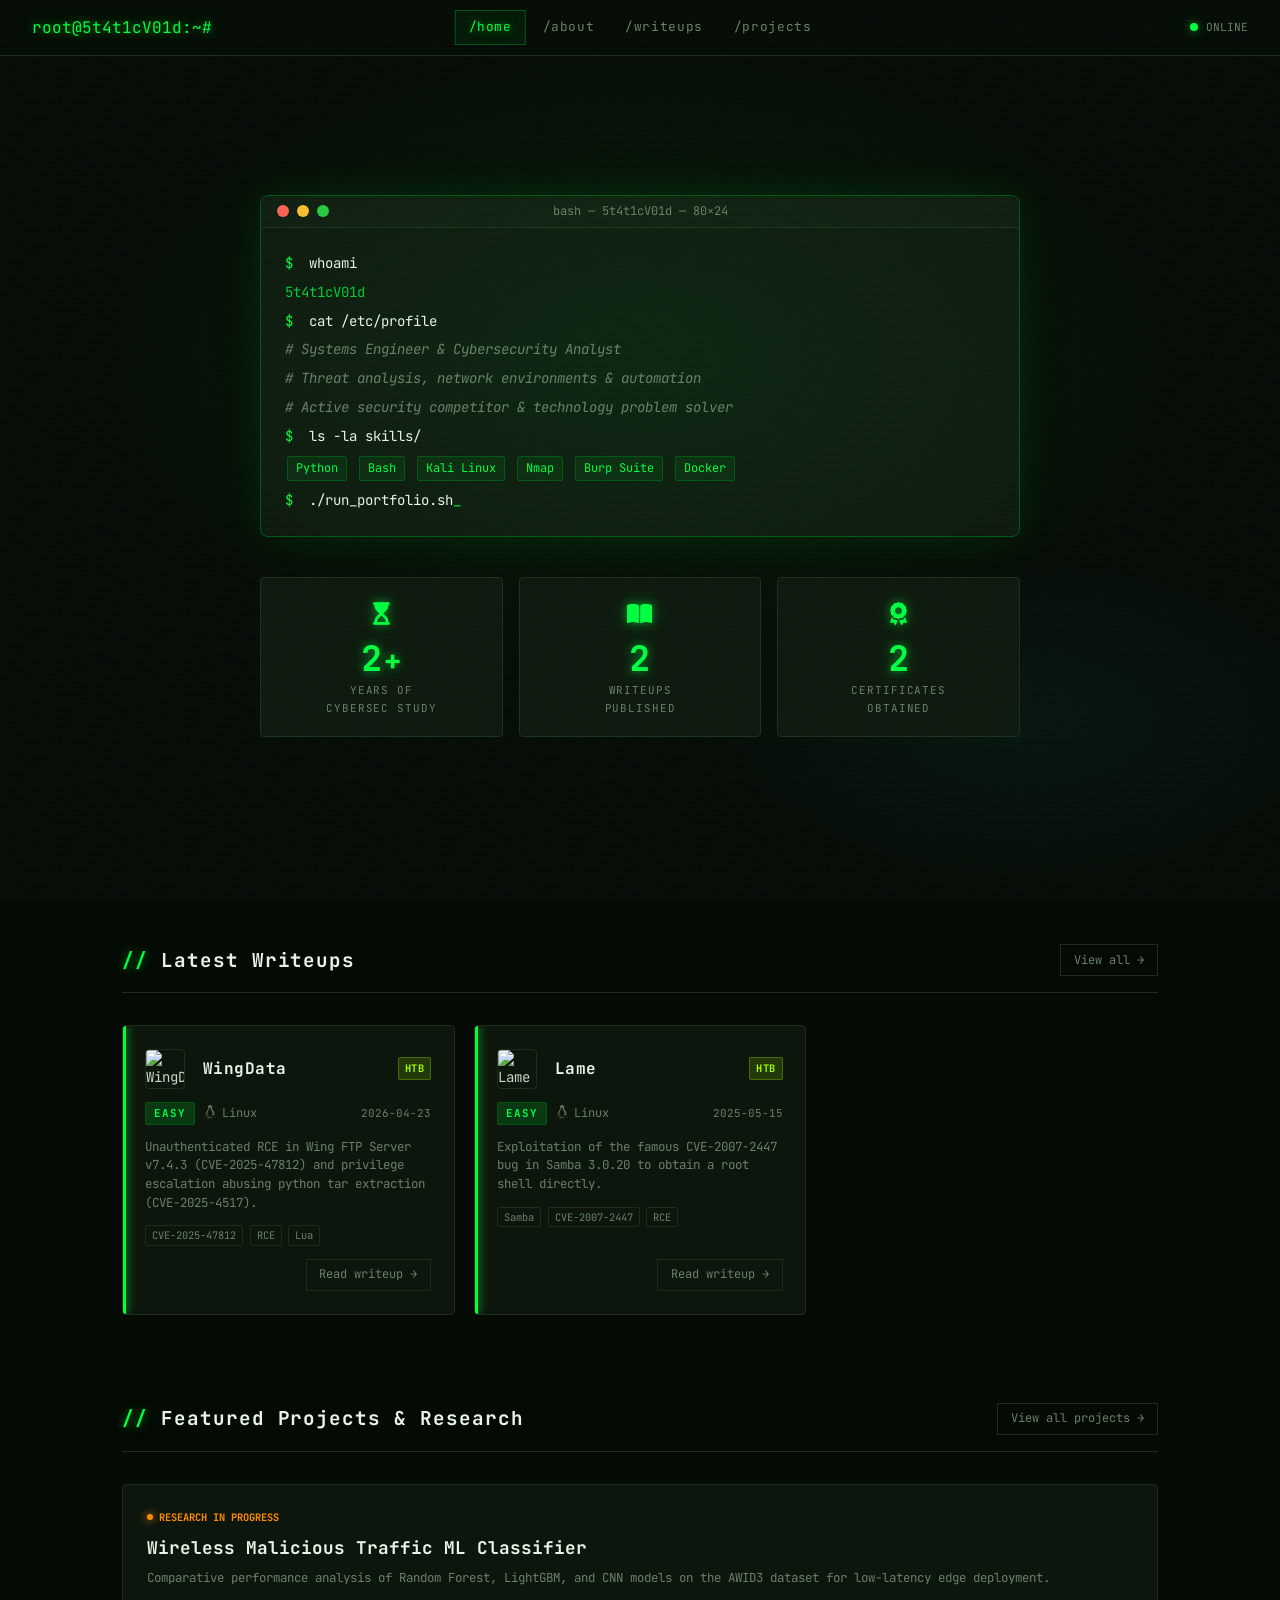
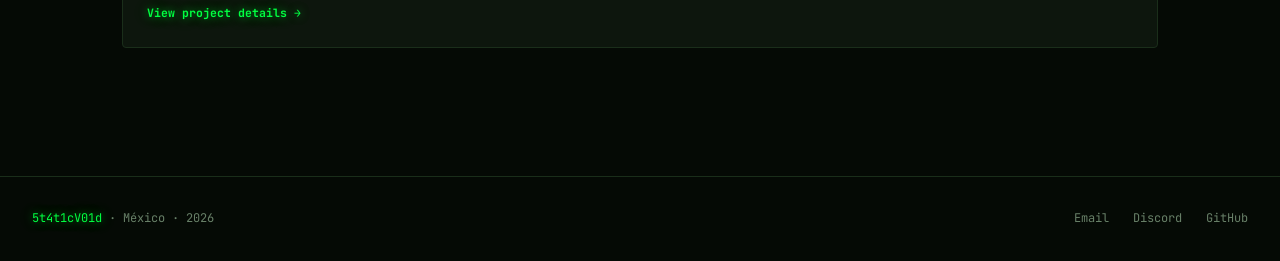
==== index.html @ 85acd21a "feat: initial commit - cyberpunk developer portfolio setup" ====
<!DOCTYPE html>
<html lang="en">

<head>
  <meta charset="UTF-8" />
  <meta name="viewport" content="width=device-width, initial-scale=1.0" />
  <title>5t4t1cV01d // HTB Portfolio</title>
  <link rel="icon" type="image/png" href="assets/icon/favicon.png">
  <link rel="preconnect" href="https://fonts.googleapis.com">
  <link rel="preconnect" href="https://fonts.gstatic.com" crossorigin>
  <link
    href="https://fonts.googleapis.com/css2?family=JetBrains+Mono:ital,wght@0,100..800;1,100..800&family=Share+Tech+Mono&display=swap"
    rel="stylesheet">
  <link rel="stylesheet" href="https://cdnjs.cloudflare.com/ajax/libs/font-awesome/6.5.1/css/all.min.css"
    integrity="sha512-DTOQO9RWCH3ppGqcWaEA1BIZOC6xxalwEsw9c2QQeAIftl+Vegovlnee1c9QX4TctnWMn13TZye+giMm8e2LwA=="
    crossorigin="anonymous" referrerpolicy="no-referrer" />
  <link rel="stylesheet" href="assets/css/style.css" />
  <script src="assets/js/components.js" defer></script>
</head>

<body>

  <!-- NAVBAR -->
  <div id="navbar-placeholder" data-active="/home"></div>

  <!-- HERO -->
  <section class="hero">
    <div class="hero-terminal">
      <div class="terminal-bar">
        <span class="t-btn red"></span>
        <span class="t-btn yellow"></span>
        <span class="t-btn green"></span>
        <span class="t-title">bash — 5t4t1cV01d — 80×24</span>
      </div>
      <div class="terminal-body">
        <div class="t-line" style="--delay:0.2s"><span class="t-prompt">$</span> <span class="t-cmd">whoami</span></div>
        <div class="t-line" style="--delay:0.6s"><span class="t-output">5t4t1cV01d</span></div>
        <div class="t-line" style="--delay:1.0s"><span class="t-prompt">$</span> <span class="t-cmd">cat /etc/profile</span></div>
        <div class="t-line" style="--delay:1.4s"><span class="t-comment"># Systems Engineer & Cybersecurity Analyst</span></div>
        <div class="t-line" style="--delay:1.8s"><span class="t-comment"># Threat analysis, network environments & automation</span></div>
        <div class="t-line" style="--delay:2.2s"><span class="t-comment"># Active security competitor & technology problem solver</span></div>
        <div class="t-line" style="--delay:2.6s"><span class="t-prompt">$</span> <span class="t-cmd">ls -la
            skills/</span></div>
        <div class="t-line" style="--delay:3.0s"><span class="t-output skill-tag">Python</span> <span
            class="t-output skill-tag">Bash</span> <span class="t-output skill-tag">Kali Linux</span> <span
            class="t-output skill-tag">Nmap</span> <span class="t-output skill-tag">Burp Suite</span> <span
            class="t-output skill-tag">Docker</span></div>
        <div class="t-line" style="--delay:3.4s"><span class="t-prompt">$</span> <span
            class="t-cmd">./run_portfolio.sh<span class="cursor-blink">_</span></span></div>
      </div>
    </div>

    <div class="hero-stats">
      <div class="stat-card glow-card">
        <div class="stat-icon"><i class="fa-solid fa-hourglass-start"></i></div>
        <div class="stat-num-container"
          style="display: flex; justify-content: center; align-items: baseline; gap: 2px;">
          <span class="stat-num" data-count="2">0</span>
          <span
            style="font-size: 1.8rem; font-weight: 700; color: var(--green); text-shadow: var(--glow-g); line-height: 1;">+</span>
        </div>
        <div class="stat-label">Years of<br>Cybersec Study</div>
      </div>
      <div class="stat-card glow-card">
        <div class="stat-icon"><i class="fa-solid fa-book-open"></i></div>
        <div class="stat-num" id="writeups-count" data-count="2">0</div>
        <div class="stat-label">Writeups<br>Published</div>
      </div>
      <div class="stat-card glow-card">
        <div class="stat-icon"><i class="fa-solid fa-award"></i></div>
        <div class="stat-num" data-count="2">0</div>
        <div class="stat-label">Certificates<br>Obtained</div>
      </div>
    </div>
  </section>

  <!-- LATEST WRITEUPS PREVIEW -->
  <section class="section latest-writeups">
    <div class="section-header">
      <h2><span class="accent">//</span> Latest Writeups</h2>
      <a href="pages/writeups.html" class="btn-ghost">View all →</a>
    </div>
    <div class="writeups-grid" id="homeWriteups">
      <!-- Filled by JS -->
    </div>
  </section>

  <!-- PROJECTS & RESEARCH PREVIEW -->
  <section class="section projects-preview">
    <div class="section-header">
      <h2><span class="accent">//</span> Featured Projects & Research</h2>
      <a href="pages/projects.html" class="btn-ghost">View all projects →</a>
    </div>
    <div class="projects-preview-grid">
      <!-- Spotlight Thesis Card -->
      <div class="thesis-preview-card glow-card" onclick="window.location.href='pages/projects.html'"
        style="cursor: pointer;">
        <div class="preview-status in-progress">
          <span class="status-indicator-dot"></span>
          <span>RESEARCH IN PROGRESS</span>
        </div>
        <h3>Wireless Malicious Traffic ML Classifier</h3>
        <p>Comparative performance analysis of Random Forest, LightGBM, and CNN models on the AWID3 dataset for
          low-latency edge deployment.</p>
        <span class="view-details-link">View project details →</span>
      </div>
    </div>
  </section>

  <!-- FOOTER -->
  <div id="footer-placeholder"></div>

  <script src="assets/js/writeups-data.js"></script>
  <script src="assets/js/main.js"></script>
</body>

</html>
---- assets/css/style.css ----
/* ================================================
   5t4t1cV01d Portfolio — Cyberpunk Hacker Theme
   ================================================ */

:root {
  --bg: #050a05;
  --bg2: #0a110a;
  --bg3: #0f1a0f;
  --surface: #0d160d;
  --border: #1a2e1a;
  --green: #00ff41;
  --green-dim: #00cc33;
  --green-mute: #005514;
  --cyan: #00ffff;
  --cyan-dim: #00cccc;
  --red: #ff2d2d;
  --orange: #ff8c00;
  --yellow: #ffe600;
  --text: #c8d8c8;
  --text-dim: #688068;
  --text-bright: #e8f4e8;
  --font-mono: 'JetBrains Mono', 'Share Tech Mono', 'Courier New', monospace;
  --glow-g: 0 0 8px #00ff4180, 0 0 20px #00ff4140;
  --glow-c: 0 0 8px #00ffff80, 0 0 20px #00ffff40;
}

*,
*::before,
*::after {
  box-sizing: border-box;
  margin: 0;
  padding: 0;
}

html {
  scroll-behavior: smooth;
}

body {
  background: var(--bg);
  color: var(--text);
  font-family: var(--font-mono);
  font-size: 14px;
  line-height: 1.6;
  min-height: 100vh;
  overflow-x: hidden;
}

/* ── OVERLAYS ── */
.scanlines {
  pointer-events: none;
  position: fixed;
  inset: 0;
  z-index: 9999;
  background: repeating-linear-gradient(0deg,
      transparent,
      transparent 2px,
      rgba(0, 255, 65, 0.015) 2px,
      rgba(0, 255, 65, 0.015) 4px);
}

.noise {
  pointer-events: none;
  position: fixed;
  inset: 0;
  z-index: 9998;
  opacity: .04;
  background-image: url("data:image/svg+xml,%3Csvg viewBox='0 0 256 256' xmlns='http://www.w3.org/2000/svg'%3E%3Cfilter id='n'%3E%3CfeTurbulence type='fractalNoise' baseFrequency='0.9' numOctaves='4' stitchTiles='stitch'/%3E%3C/filter%3E%3Crect width='100%25' height='100%25' filter='url(%23n)'/%3E%3C/svg%3E");
  background-size: 128px 128px;
}

/* ── NAVBAR ── */
.navbar {
  position: fixed;
  top: 0;
  left: 0;
  right: 0;
  z-index: 1000;
  display: flex;
  align-items: center;
  justify-content: space-between;
  padding: 0 2rem;
  height: 56px;
  background: rgba(5, 10, 5, 0.92);
  border-bottom: 1px solid var(--border);
  backdrop-filter: blur(8px);
}

.nav-brand {
  font-size: 1rem;
  color: var(--green);
  text-shadow: var(--glow-g);
  white-space: nowrap;
}

.nav-links {
  position: absolute;
  left: 50%;
  transform: translateX(-50%);
  display: flex;
  list-style: none;
  gap: 0.2rem;
}


.nav-links a {
  display: block;
  padding: 0.4rem 0.8rem;
  color: var(--text-dim);
  text-decoration: none;
  font-size: 0.8rem;
  border: 1px solid transparent;
  transition: all 0.2s;
  letter-spacing: 0.05em;
}

.nav-links a:hover,
.nav-links a.active {
  color: var(--green);
  border-color: var(--green-mute);
  background: rgba(0, 255, 65, 0.05);
  text-shadow: var(--glow-g);
}

.nav-status {
  display: flex;
  align-items: center;
  gap: 0.5rem;
  font-size: 0.7rem;
  color: var(--text-dim);
}

.status-dot {
  width: 8px;
  height: 8px;
  border-radius: 50%;
  background: var(--green);
  box-shadow: var(--glow-g);
  animation: pulse-dot 2s infinite;
}

@keyframes pulse-dot {

  0%,
  100% {
    opacity: 1;
  }

  50% {
    opacity: 0.3;
  }
}

/* ── RESPONSIVE NAVBAR (Móviles y Tablets) ── */
@media (max-width: 768px) {
  .navbar {
    height: auto;
    flex-direction: column;
    padding: 0.8rem 1.5rem;
    gap: 0.8rem;
    align-items: flex-start;
  }

  .nav-links {
    position: static;
    transform: none;
    width: 100%;
    justify-content: center;
    flex-wrap: wrap;
    gap: 0.4rem;
  }

  .nav-status {
    position: absolute;
    top: 0.9rem;
    right: 1.5rem;
  }
}

/* ── CURSOR BLINK ── */
.cursor-blink {
  animation: blink 1s step-end infinite;
  color: var(--green);
}

@keyframes blink {

  0%,
  100% {
    opacity: 1;
  }

  50% {
    opacity: 0;
  }
}

/* ── HERO ── */
.hero {
  min-height: 100vh;
  padding: 80px 2rem 3rem;
  display: flex;
  flex-direction: column;
  align-items: center;
  justify-content: center;
  gap: 2.5rem;
  position: relative;
}

.hero::before {
  content: '';
  position: absolute;
  inset: 0;
  background:
    radial-gradient(ellipse 60% 50% at 50% 40%, rgba(0, 255, 65, 0.06) 0%, transparent 70%),
    radial-gradient(ellipse 40% 30% at 80% 80%, rgba(0, 255, 255, 0.04) 0%, transparent 60%);
  pointer-events: none;
}

/* ── TERMINAL ── */
.hero-terminal {
  width: 100%;
  max-width: 760px;
  background: var(--surface);
  border: 1px solid var(--green-mute);
  border-radius: 8px;
  box-shadow: 0 0 40px rgba(0, 255, 65, 0.08), 0 0 80px rgba(0, 255, 65, 0.04);
  overflow: hidden;
}

.terminal-bar {
  background: var(--bg3);
  padding: 0.6rem 1rem;
  display: flex;
  align-items: center;
  gap: 0.5rem;
  border-bottom: 1px solid var(--border);
}

.t-btn {
  width: 12px;
  height: 12px;
  border-radius: 50%;
}

.t-btn.red {
  background: #ff5f57;
}

.t-btn.yellow {
  background: #febc2e;
}

.t-btn.green {
  background: #28c840;
}

.t-title {
  margin-left: auto;
  margin-right: auto;
  font-size: 0.75rem;
  color: var(--text-dim);
  position: absolute;
  left: 50%;
  transform: translateX(-50%);
}

.terminal-body {
  padding: 1.5rem;
  display: flex;
  flex-direction: column;
  gap: 0.4rem;
}

.t-line {
  opacity: 0;
  animation: fadein 0.3s ease forwards;
  animation-delay: var(--delay, 0s);
}

@keyframes fadein {
  to {
    opacity: 1;
  }
}

.t-prompt {
  color: var(--green);
  margin-right: 0.5rem;
}

.t-cmd {
  color: var(--text-bright);
}

.t-output {
  color: var(--green-dim);
}

.t-comment {
  color: var(--text-dim);
  font-style: italic;
}

.skill-tag {
  display: inline-block;
  margin: 2px;
  padding: 2px 8px;
  border: 1px solid var(--green-mute);
  border-radius: 2px;
  font-size: 0.75rem;
  background: rgba(0, 255, 65, 0.07);
  color: var(--green);
}

/* ── HERO STATS ── */
.hero-stats {
  display: grid;
  grid-template-columns: repeat(3, 1fr);
  gap: 1rem;
  width: 100%;
  max-width: 760px;
}

@media (max-width: 600px) {
  .hero-stats {
    grid-template-columns: 1fr;
  }
}

/* ── GLOW CARD (Componente Reutilizable) ── */
.glow-card {
  position: relative;
  overflow: hidden;
  transition: border-color 0.3s, box-shadow 0.3s;
}

.glow-card::before {
  content: '';
  position: absolute;
  top: 0;
  left: 0;
  right: 0;
  height: 2px;
  background: var(--green);
  box-shadow: var(--glow-g);
  transform: scaleX(0);
  transition: transform 0.3s;
}

.glow-card:hover::before {
  transform: scaleX(1);
}

.glow-card:hover {
  border-color: var(--green-mute);
  box-shadow: 0 0 20px rgba(0, 255, 65, 0.08);
}

.stat-card {
  background: var(--surface);
  border: 1px solid var(--border);
  border-radius: 4px;
  padding: 1.2rem 1rem;
  text-align: center;
}

.stat-icon {
  font-size: 1.4rem;
  color: var(--green);
  text-shadow: var(--glow-g);
  margin-bottom: 0.5rem;
}

.stat-num {
  font-size: 2.2rem;
  font-weight: 700;
  color: var(--green);
  text-shadow: var(--glow-g);
  line-height: 1;
  margin-bottom: 0.4rem;
}

.stat-label {
  font-size: 0.68rem;
  color: var(--text-dim);
  text-transform: uppercase;
  letter-spacing: 0.08em;
}

/* ── SECTIONS ── */
.section {
  padding: 4rem 2rem;
  max-width: 1100px;
  margin: 0 auto;
}

.page-hero+.section {
  padding-top: 0rem;
}


.section-header {
  display: flex;
  align-items: center;
  justify-content: space-between;
  margin-bottom: 2rem;
  border-bottom: 1px solid var(--border);
  padding-bottom: 1rem;
}

.section-header h2 {
  font-size: 1.2rem;
  color: var(--text-bright);
  letter-spacing: 0.05em;
}

.latest-writeups {
  padding-top: 2.75rem;
  padding-bottom: 2.75rem;
}

.projects-preview {
  padding-top: 2.75rem;
}


.accent {
  color: var(--green);
  text-shadow: var(--glow-g);
}

/* ── BUTTONS ── */
.btn-ghost {
  color: var(--text-dim);
  text-decoration: none;
  border: 1px solid var(--border);
  padding: 0.35rem 0.8rem;
  font-size: 0.75rem;
  font-family: var(--font-mono);
  transition: all 0.2s;
}

.btn-ghost:hover {
  color: var(--green);
  border-color: var(--green-mute);
  background: rgba(0, 255, 65, 0.05);
}

.btn-primary {
  display: inline-block;
  color: var(--bg);
  background: var(--green);
  text-decoration: none;
  border: 1px solid var(--green);
  padding: 0.4rem 1rem;
  font-size: 0.78rem;
  font-family: var(--font-mono);
  font-weight: 700;
  transition: all 0.2s;
  cursor: pointer;
}

.btn-primary:hover {
  background: transparent;
  color: var(--green);
  box-shadow: var(--glow-g);
}

/* ── WRITEUPS GRID ── */
.writeups-grid {
  display: grid;
  grid-template-columns: repeat(auto-fill, minmax(280px, 1fr));
  gap: 1.2rem;
}

/* ── WRITEUP CARD ── */
.machine-card {
  background: var(--surface);
  border: 1px solid var(--border);
  border-radius: 4px;
  padding: 1.4rem;
  display: flex;
  flex-direction: column;
  gap: 0.8rem;
  transition: all 0.25s;
  position: relative;
  overflow: hidden;
  text-decoration: none;
  color: inherit;
}

.machine-card::before {
  content: '';
  position: absolute;
  left: 0;
  top: 0;
  bottom: 0;
  width: 3px;
  background: var(--diff-color, var(--green));
  box-shadow: 0 0 10px var(--diff-color, var(--green));
}

.machine-card:hover {
  border-color: var(--diff-color, var(--green-mute));
  transform: translateY(-2px);
  box-shadow: 0 8px 30px rgba(0, 0, 0, 0.4), 0 0 20px rgba(0, 255, 65, 0.06);
}

.card-top {
  display: flex;
  align-items: center;
  justify-content: space-between;
  gap: 0.5rem;
}

.machine-avatar-mini {
  width: 40px;
  height: 40px;
  border-radius: 4px;
  border: 1px solid var(--border);
  flex-shrink: 0;
}

.card-title {
  font-size: 1rem;
  font-weight: 700;
  color: var(--text-bright);
  letter-spacing: 0.03em;
}

.card-platform {
  font-size: 0.65rem;
  padding: 2px 6px;
  border-radius: 2px;
  font-weight: 700;
  letter-spacing: 0.05em;
  white-space: nowrap;
}

.plat-htb {
  background: rgba(158, 255, 0, 0.15);
  color: #9eff00;
  border: 1px solid #9eff0044;
}

.plat-thm {
  background: rgba(255, 32, 32, 0.15);
  color: #ff2020;
  border: 1px solid #ff202044;
}

.plat-docker {
  background: rgba(0, 153, 255, 0.15);
  color: #0099ff;
  border: 1px solid #0099ff44;
}

.card-meta {
  display: flex;
  gap: 0.6rem;
  align-items: center;
  flex-wrap: wrap;
}

.diff-badge {
  font-size: 0.68rem;
  font-weight: 700;
  padding: 2px 8px;
  border-radius: 2px;
  text-transform: uppercase;
  letter-spacing: 0.08em;
}

.diff-easy {
  background: rgba(0, 255, 65, 0.15);
  color: var(--green);
  border: 1px solid var(--green-mute);
  --diff-color: var(--green);
}

.diff-medium {
  background: rgba(255, 140, 0, 0.15);
  color: var(--orange);
  border: 1px solid #4d2900;
  --diff-color: var(--orange);
}

.diff-hard {
  background: rgba(255, 45, 45, 0.15);
  color: var(--red);
  border: 1px solid #4d0000;
  --diff-color: var(--red);
}

.os-badge {
  font-size: 0.75rem;
  color: var(--text-dim);
  display: flex;
  align-items: center;
  gap: 0.35rem;
}

.os-badge i {
  font-size: 0.85rem;
  /* Agrandamos un poco para darle más presencia visual */
}

.card-date {
  font-size: 0.68rem;
  color: var(--text-dim);
  margin-left: auto;
}

.card-desc {
  font-size: 0.78rem;
  color: var(--text-dim);
  line-height: 1.5;
}

.card-tags {
  display: flex;
  gap: 0.4rem;
  flex-wrap: wrap;
}

.tag {
  font-size: 0.65rem;
  padding: 1px 6px;
  border: 1px solid var(--border);
  color: var(--text-dim);
  border-radius: 2px;
}

.card-footer {
  margin-top: auto;
  display: flex;
  justify-content: flex-end;
}

/* ── HTB DASHBOARD MINI ── */
.htb-dash-mini {
  display: flex;
  gap: 3rem;
  align-items: center;
  background: var(--surface);
  border: 1px solid var(--border);
  border-radius: 4px;
  padding: 2rem;
  flex-wrap: wrap;
}

.htb-user-info {
  display: flex;
  align-items: center;
  gap: 1.5rem;
}

.htb-avatar {
  position: relative;
  width: 72px;
  height: 72px;
  flex-shrink: 0;
}

.avatar-ring {
  position: absolute;
  inset: 0;
  border-radius: 50%;
  border: 2px solid var(--green);
  box-shadow: var(--glow-g);
  animation: spin 8s linear infinite;
}

@keyframes spin {
  to {
    transform: rotate(360deg);
  }
}

.avatar-inner {
  position: absolute;
  inset: 6px;
  border-radius: 50%;
  background: var(--bg3);
  border: 1px solid var(--green-mute);
  display: flex;
  align-items: center;
  justify-content: center;
  font-size: 1.1rem;
  font-weight: 700;
  color: var(--green);
}

.htb-user-details h3 {
  font-size: 1.2rem;
  color: var(--text-bright);
  margin-bottom: 0.2rem;
}

.htb-user-details p {
  font-size: 0.75rem;
  color: var(--text-dim);
  margin-bottom: 0.6rem;
}

.htb-link {
  color: var(--green);
  text-decoration: none;
  font-size: 0.78rem;
  transition: text-shadow 0.2s;
}

.htb-link:hover {
  text-shadow: var(--glow-g);
}

.htb-bars {
  flex: 1;
  min-width: 220px;
  display: flex;
  flex-direction: column;
  gap: 1rem;
}

.htb-bar-row {
  display: grid;
  grid-template-columns: 60px 1fr 30px;
  align-items: center;
  gap: 0.8rem;
  font-size: 0.78rem;
  color: var(--text-dim);
}

.bar-track {
  height: 8px;
  background: var(--bg3);
  border: 1px solid var(--border);
  border-radius: 2px;
  overflow: hidden;
}

.bar-fill {
  height: 100%;
  border-radius: 2px;
  transition: width 1.5s cubic-bezier(0.4, 0, 0.2, 1);
}

.bar-fill.easy {
  background: var(--green);
  box-shadow: 0 0 8px var(--green);
}

.bar-fill.medium {
  background: var(--orange);
  box-shadow: 0 0 8px var(--orange);
}

.bar-fill.hard {
  background: var(--red);
  box-shadow: 0 0 8px var(--red);
}

.easy-c {
  color: var(--green);
}

.medium-c {
  color: var(--orange);
}

.hard-c {
  color: var(--red);
}

.bar-num {
  text-align: right;
}

/* ── FOOTER ── */
.footer {
  border-top: 1px solid var(--border);
  padding: 2rem;
  display: flex;
  justify-content: space-between;
  align-items: center;
  flex-wrap: wrap;
  gap: 1rem;
  font-size: 0.75rem;
  color: var(--text-dim);
  margin-top: 4rem;
}

.footer-links {
  display: flex;
  gap: 1.5rem;
}

.footer-links a {
  color: var(--text-dim);
  text-decoration: none;
  transition: color 0.2s;
  position: relative;
}

.footer-links a:hover {
  color: var(--green);
  text-shadow: var(--glow-g);
}

/* ================================================
   WRITEUPS PAGE
   ================================================ */
.page-hero {
  padding: 100px 2rem 3rem;
  max-width: 1100px;
  margin: 0 auto;
}

.page-hero h1 {
  font-size: 2rem;
  color: var(--text-bright);
  margin-bottom: 0.5rem;
}

.page-hero p {
  color: var(--text-dim);
  font-size: 0.85rem;
}

.filters {
  padding: 0 2rem 2rem;
  max-width: 1100px;
  margin: 0 auto;
}

.filter-row {
  display: flex;
  gap: 0.5rem;
  flex-wrap: wrap;
  margin-bottom: 0.8rem;
}

.filter-label {
  font-size: 0.7rem;
  color: var(--text-dim);
  text-transform: uppercase;
  letter-spacing: 0.1em;
  display: flex;
  align-items: center;
  margin-right: 0.3rem;
}

.filter-btn {
  font-family: var(--font-mono);
  font-size: 0.75rem;
  padding: 0.3rem 0.8rem;
  background: transparent;
  border: 1px solid var(--border);
  color: var(--text-dim);
  cursor: pointer;
  border-radius: 2px;
  transition: all 0.2s;
  display: inline-flex;
  align-items: center;
}

.filter-btn i {
  font-size: 0.88rem;
  /* Agrandamos el icono para darle más peso visual */
  margin-right: 0.35rem;
}

.filter-btn:hover {
  border-color: var(--green-mute);
  color: var(--green);
}

.filter-btn.active {
  background: rgba(0, 255, 65, 0.1);
  border-color: var(--green);
  color: var(--green);
  box-shadow: 0 0 8px rgba(0, 255, 65, 0.15);
}

.writeup-count {
  font-size: 0.75rem;
  color: var(--text-dim);
  margin-bottom: 1.5rem;
}

.writeup-count span {
  color: var(--green);
}

/* ================================================
   ABOUT PAGE
   ================================================ */
.about-grid {
  display: grid;
  grid-template-columns: 1fr 1.6fr;
  gap: 3rem;
  align-items: start;
}

@media (max-width: 700px) {
  .about-grid {
    grid-template-columns: 1fr;
  }
}

.about-card {
  background: var(--surface);
  border: 1px solid var(--border);
  border-radius: 4px;
  padding: 1.8rem;
}

.about-avatar {
  width: 115px;
  height: 115px;
  border-radius: 50%;
  border: 2px solid var(--green);
  box-shadow: var(--glow-g);
  background: var(--bg3);
  display: flex;
  align-items: center;
  justify-content: center;
  font-size: 1.8rem;
  font-weight: 700;
  color: var(--green);
  margin-bottom: 1.2rem;
  object-fit: cover;
}

.about-name {
  font-size: 1.2rem;
  color: var(--text-bright);
  margin-bottom: 0.2rem;
}

.about-handle {
  color: var(--green);
  font-size: 0.85rem;
  margin-bottom: 1rem;
  text-shadow: var(--glow-g);
}

.about-info-row {
  display: flex;
  align-items: center;
  gap: 0.6rem;
  font-size: 0.78rem;
  color: var(--text-dim);
  margin-bottom: 0.5rem;
}

.about-info-row .icon {
  font-size: 0.9rem;
  color: #ffffff;
  /* Blanco por defecto para todos los iconos */
  display: inline-flex;
  align-items: center;
  justify-content: center;
  width: 18px;
  /* Ancho fijo para alinear el texto perfectamente */
  text-align: center;
  transition: color 0.2s ease, text-shadow 0.2s ease;
}

.about-info-row a {
  position: relative;
  /* Para posicionar el tooltip de copiado */
  text-decoration: none;
  color: var(--text-dim);
  display: inline-flex;
  align-items: center;
  gap: 0.6rem;
  transition: transform 0.2s ease, text-shadow 0.2s ease, color 0.2s ease;
}

.about-info-row a:hover {
  transform: scale(1.04);
  color: var(--green);
  text-shadow: var(--glow-g);
}

.about-info-row a:hover .icon {
  color: var(--green);
  text-shadow: var(--glow-g);
}

/* Tooltip para feedback de copiado al portapapeles */
.tooltip-toast {
  position: absolute;
  bottom: 125%;
  /* Aparece flotando sobre el elemento */
  left: 50%;
  transform: translateX(-50%) translateY(5px);
  background: var(--bg2);
  border: 1px solid var(--green);
  color: var(--green);
  font-family: var(--font-mono);
  font-size: 0.68rem;
  padding: 3px 8px;
  border-radius: 3px;
  box-shadow: var(--glow-g);
  white-space: nowrap;
  pointer-events: none;
  opacity: 0;
  transition: opacity 0.2s ease, transform 0.2s ease;
  z-index: 100;
}

.tooltip-toast.visible {
  opacity: 1;
  transform: translateX(-50%) translateY(0);
}

.about-section-title {
  font-size: 0.75rem;
  text-transform: uppercase;
  letter-spacing: 0.12em;
  color: var(--green);
  margin: 1.4rem 0 0.8rem;
  padding-bottom: 0.4rem;
  border-bottom: 1px solid var(--border);
}

.cert-item {
  display: flex;
  align-items: flex-start;
  gap: 0.6rem;
  margin-bottom: 0.8rem;
  font-size: 0.78rem;
}

.cert-icon {
  width: 81px;
  height: 81px;
  display: flex;
  align-items: center;
  justify-content: center;
  overflow: hidden;
  flex-shrink: 0;
}

.cert-badge-img {
  width: 100%;
  height: 100%;
  object-fit: cover;
  display: block;
}

.cert-badge-img.contain-fit {
  object-fit: contain;
  transform: scale(1.42);
}

.cert-name {
  color: var(--text-bright);
  display: block;
}

.cert-org {
  color: var(--text-dim);
  font-size: 0.72rem;
}

.cert-status {
  font-size: 0.65rem;
  padding: 1px 6px;
  border-radius: 2px;
  font-weight: 700;
  margin-left: auto;
  white-space: nowrap;
}

.cert-done {
  background: rgba(0, 255, 65, 0.15);
  color: var(--green);
  border: 1px solid var(--green-mute);
}

.cert-progress {
  background: rgba(255, 140, 0, 0.15);
  color: var(--orange);
  border: 1px solid #4d2900;
}

.cert-goal {
  background: rgba(100, 100, 100, 0.1);
  color: var(--text-dim);
  border: 1px solid var(--border);
}

.about-bio {
  font-size: 0.85rem;
  line-height: 1.8;
  color: var(--text);
  margin-bottom: 1.5rem;
}

.about-bio p {
  margin-bottom: 1rem;
}

.skill-grid {
  display: grid;
  grid-template-columns: repeat(2, 1fr);
  gap: 0.6rem;
}

.skill-item {
  background: var(--bg3);
  border: 1px solid var(--border);
  border-radius: 3px;
  padding: 0.5rem 0.8rem;
  font-size: 0.80rem;
  color: var(--text-dim);
  display: flex;
  align-items: center;
  gap: 0.5rem;
}

.skill-item .si {
  color: inherit;
}

.timeline {
  border-left: 2px solid var(--border);
  padding-left: 1.5rem;
  display: flex;
  flex-direction: column;
  gap: 1.4rem;
  margin-top: 0.5rem;
}

.timeline-item {
  position: relative;
}

.timeline-item::before {
  content: '';
  position: absolute;
  left: -1.7rem;
  top: 0.4rem;
  width: 8px;
  height: 8px;
  border-radius: 50%;
  background: var(--green);
  box-shadow: var(--glow-g);
}

.tl-date {
  font-size: 0.68rem;
  color: var(--text-dim);
  margin-bottom: 0.2rem;
}

.tl-title {
  font-size: 0.85rem;
  color: var(--text-bright);
  font-weight: 700;
  margin-bottom: 0.2rem;
}

.tl-org {
  font-size: 0.75rem;
  color: var(--green);
  margin-bottom: 0.3rem;
}

.tl-desc {
  font-size: 0.75rem;
  color: var(--text-dim);
  line-height: 1.5;
}

/* ================================================
   PROJECTS & LABS PAGE
   ================================================ */
.projects-layout {
  display: grid;
  grid-template-columns: 320px 1fr;
  gap: 2rem;
  align-items: start;
}

@media (max-width: 850px) {
  .projects-layout {
    grid-template-columns: 1fr;
  }
}

.platform-column,
.projects-column {
  display: flex;
  flex-direction: column;
  gap: 1rem;
}

.sub-section-title {
  font-size: 0.75rem;
  color: var(--text-dim);
  text-transform: uppercase;
  letter-spacing: 0.1em;
  border-bottom: 1px solid var(--border);
  padding-bottom: 0.4rem;
  margin-bottom: 0.5rem;
}

.platform-card {
  background: var(--surface);
  border: 1px solid var(--border);
  border-radius: 4px;
  padding: 1.5rem;
  position: relative;
  transition: border-color 0.2s, box-shadow 0.2s;
}

.platform-card:hover {
  border-color: var(--border-hover, var(--green-mute));
}

.platform-card.htb {
  --btn-color: var(--green);
}

.platform-card.thm {
  --btn-color: var(--red);
  --border-hover: rgba(255, 45, 45, 0.4);
}

.platform-card.dockerlabs {
  --btn-color: var(--cyan);
  --border-hover: rgba(0, 255, 255, 0.4);
}

.card-brand {
  font-size: 0.62rem;
  color: var(--text-dim);
  text-transform: uppercase;
  letter-spacing: 0.12em;
  margin-bottom: 0.8rem;
  font-weight: 700;
}

.profile-summary {
  display: flex;
  align-items: center;
  gap: 0.8rem;
  margin-bottom: 1rem;
}

.platform-avatar {
  width: 42px;
  height: 42px;
  border-radius: 50%;
  border: 1px solid var(--btn-color);
  box-shadow: 0 0 8px rgba(0, 255, 65, 0.5), 0 0 15px rgba(0, 255, 65, 0.2);
  background: var(--bg3);
  display: flex;
  align-items: center;
  justify-content: center;
  font-weight: 700;
  color: var(--btn-color);
  font-size: 0.9rem;
}

.platform-avatar.red {
  box-shadow: 0 0 8px rgba(255, 45, 45, 0.6), 0 0 15px rgba(255, 45, 45, 0.3);
}

.platform-avatar.cyan {
  box-shadow: 0 0 8px rgba(0, 255, 255, 0.5), 0 0 15px rgba(0, 255, 255, 0.2);
}

.platform-avatar img {
  width: 22px;
  height: 22px;
  object-fit: contain;
}

.profile-details h3 {
  font-size: 1rem;
  color: var(--text-bright);
  line-height: 1.2;
}

.badge-rank {
  font-size: 0.68rem;
  font-weight: 700;
}

.mini-stats-grid {
  display: grid;
  grid-template-columns: repeat(3, 1fr);
  gap: 0.4rem;
  margin-bottom: 1.2rem;
}

.mini-stat {
  background: var(--bg3);
  border: 1px solid var(--border);
  border-radius: 3px;
  padding: 0.4rem 0.2rem;
  text-align: center;
}

.mini-stat .value {
  display: block;
  font-size: 1.05rem;
  font-weight: 700;
  color: var(--btn-color);
  line-height: 1.1;
}

.mini-stat .label {
  display: block;
  font-size: 0.55rem;
  color: var(--text-dim);
  text-transform: uppercase;
  margin-top: 0.15rem;
  letter-spacing: 0.05em;
}

.btn-platform {
  display: block;
  width: 100%;
  padding: 0.5rem;
  text-align: center;
  font-size: 0.72rem;
  font-weight: 700;
  text-decoration: none;
  border-radius: 3px;
  border: 1px solid var(--btn-color);
  background: rgba(5, 10, 5, 0.4);
  color: var(--btn-color);
  transition: all 0.2s ease-in-out;
  cursor: pointer;
}

.btn-platform:hover:not(.disabled) {
  background: var(--btn-color);
  color: var(--bg);
  box-shadow: 0 0 10px var(--btn-color);
}

.btn-platform.disabled {
  opacity: 0.4;
  border-color: var(--border);
  color: var(--text-dim);
  cursor: not-allowed;
}

/* Projects Cards */
.project-card {
  background: var(--surface);
  border: 1px solid var(--border);
  border-radius: 4px;
  padding: 1.8rem;
  position: relative;
}

.card-status-bar {
  display: flex;
  align-items: center;
  gap: 0.4rem;
  font-size: 0.62rem;
  font-weight: 700;
  letter-spacing: 0.08em;
  margin-bottom: 0.6rem;
}

.proj-date {
  margin-left: auto;
  font-size: 0.65rem;
  font-weight: normal;
  letter-spacing: 0.05em;
  color: inherit;
  opacity: 0.6;
}

.status-indicator-dot {
  width: 6px;
  height: 6px;
  border-radius: 50%;
}

/* Estado: En progreso (Naranja parpadeante) */
.card-status-bar.in-progress {
  color: var(--orange);
}

.card-status-bar.in-progress .status-indicator-dot {
  background: var(--orange);
  box-shadow: 0 0 8px var(--orange);
  animation: pulse-dot 2s infinite;
}

/* Estado: Completado (Verde estático brillante) */
.card-status-bar.completed {
  color: var(--green);
}

.card-status-bar.completed .status-indicator-dot {
  background: var(--green);
  box-shadow: var(--glow-g);
}

.proj-title {
  font-size: 1.15rem;
  color: var(--text-bright);
  margin-bottom: 0.5rem;
  font-weight: 700;
}

.proj-desc {
  font-size: 0.82rem;
  color: var(--text-dim);
  line-height: 1.6;
  margin-bottom: 1.2rem;
}

.proj-tech-tags {
  display: flex;
  flex-wrap: wrap;
  gap: 0.4rem;
}

.tech-tag {
  font-size: 0.68rem;
  padding: 0.15rem 0.5rem;
  background: var(--bg3);
  border: 1px solid var(--border);
  color: var(--cyan);
  border-radius: 2px;
  font-weight: 700;
}

/* Tags para proyectos en progreso (Naranja) */
.project-card.in-progress .tech-tag {
  color: var(--orange);
  border-color: rgba(255, 140, 0, 0.3);
  background: rgba(255, 140, 0, 0.05);
}

/* Tags para proyectos completados (Verde) */
.project-card.completed .tech-tag {
  color: var(--green);
  border-color: var(--green-mute);
  background: rgba(0, 255, 65, 0.05);
}

/* Homepage Projects Preview Widget */
.projects-preview-grid {
  display: grid;
  grid-template-columns: 1fr;
  gap: 1.5rem;
  align-items: stretch;
}

.thesis-preview-card {
  background: var(--surface);
  border: 1px solid var(--border);
  padding: 1.5rem;
  border-radius: 4px;
}

.preview-status {
  display: flex;
  align-items: center;
  gap: 0.4rem;
  font-size: 0.65rem;
  font-weight: 700;
  margin-bottom: 0.5rem;
}

.preview-status.in-progress {
  color: var(--orange);
}

.preview-status.in-progress .status-indicator-dot {
  background: var(--orange);
  box-shadow: 0 0 8px var(--orange);
  animation: pulse-dot 2s infinite;
}

.preview-status.completed {
  color: var(--green);
}

.preview-status.completed .status-indicator-dot {
  background: var(--green);
  box-shadow: var(--glow-g);
}

.thesis-preview-card h3 {
  font-size: 1.1rem;
  color: var(--text-bright);
  margin-bottom: 0.4rem;
}

.thesis-preview-card p {
  font-size: 0.78rem;
  color: var(--text-dim);
  margin-bottom: 0.8rem;
}

.view-details-link {
  font-size: 0.72rem;
  color: var(--green);
  text-shadow: var(--glow-g);
  font-weight: 700;
}

.platform-mini-widget {
  background: var(--surface);
  border: 1px solid var(--border);
  padding: 1.5rem;
  border-radius: 4px;
  display: flex;
  flex-direction: column;
  justify-content: space-between;
}

.mini-widget-title {
  font-size: 0.62rem;
  color: var(--text-dim);
  text-transform: uppercase;
  letter-spacing: 0.12em;
  margin-bottom: 1rem;
  font-weight: 700;
}

.platform-mini-badges {
  display: flex;
  flex-direction: column;
  gap: 0.6rem;
}

.mini-badge-row {
  display: flex;
  justify-content: space-between;
  font-size: 0.78rem;
  align-items: center;
}

.mini-badge-row span {
  color: var(--text);
}

.mini-badge-row .badge-val {
  color: var(--green);
  font-size: 0.75rem;
  font-weight: 700;
  text-shadow: var(--glow-g);
}

/* WRITEUP DETAIL */
.writeup-content {
  max-width: 860px;
  margin: 100px auto 4rem;
  padding: 0 2rem;
}

.writeup-header {
  margin-bottom: 2.5rem;
  border-bottom: 1px solid var(--border);
  padding-bottom: 1.5rem;
  display: flex;
  gap: 1.5rem;
  align-items: center;
}

.machine-avatar-large {
  width: 100px;
  height: 100px;
  border-radius: 6px;
  border: 1px solid var(--border);
  box-shadow: var(--glow-g);
  flex-shrink: 0;
}

.writeup-header h1 {
  font-size: 1.8rem;
  color: var(--text-bright);
  margin-bottom: 0.4rem;
}

.writeup-body {
  line-height: 1.8;
  font-size: 0.88rem;
  color: var(--text);
}

.writeup-body h2 {
  color: var(--green);
  font-size: 1.1rem;
  margin: 2rem 0 0.8rem;
  padding-left: 0.8rem;
  border-left: 3px solid var(--green);
}

.writeup-body h3 {
  color: var(--cyan);
  font-size: 0.95rem;
  margin: 1.5rem 0 0.5rem;
}

.writeup-body p {
  margin-bottom: 1rem;
}

.writeup-body code {
  background: var(--bg3);
  border: 1px solid var(--border);
  padding: 0.1em 0.4em;
  border-radius: 2px;
  font-family: var(--font-mono);
  font-size: 0.85em;
  color: var(--cyan);
}

.writeup-body pre {
  background: var(--bg3);
  border: 1px solid var(--border);
  border-left: 3px solid var(--green-mute);
  padding: 1.2rem;
  border-radius: 3px;
  overflow-x: auto;
  margin: 1rem 0;
  position: relative;
}

/* Botón de copiar código estilo Cyberpunk */
.copy-code-btn {
  position: absolute;
  top: 0.5rem;
  right: 0.5rem;
  background: rgba(5, 10, 5, 0.85);
  border: 1px solid var(--border);
  color: var(--text-dim);
  font-family: var(--font-mono);
  font-size: 0.65rem;
  padding: 0.25rem 0.5rem;
  cursor: pointer;
  border-radius: 2px;
  transition: all 0.2s ease-in-out;
  opacity: 0;
  backdrop-filter: blur(4px);
}

.writeup-body pre:hover .copy-code-btn {
  opacity: 1;
}

.copy-code-btn:hover {
  color: var(--green);
  border-color: var(--green);
  background: rgba(0, 255, 65, 0.08);
  box-shadow: var(--glow-g);
}

.copy-code-btn.copied {
  color: var(--cyan);
  border-color: var(--cyan);
  background: rgba(0, 255, 255, 0.08);
  box-shadow: var(--glow-c);
}

.writeup-body pre code {
  background: none;
  border: none;
  padding: 0;
  color: var(--green);
  font-size: 0.82em;
}

.writeup-body pre code .code-comment {
  color: var(--text-dim);
  font-style: italic;
}

.writeup-body blockquote {
  border-left: 3px solid var(--cyan);
  padding-left: 1rem;
  color: var(--text-dim);
  margin: 1rem 0;
  font-style: italic;
}

.back-link {
  display: inline-flex;
  align-items: center;
  gap: 0.4rem;
  color: var(--text-dim);
  text-decoration: none;
  font-size: 0.78rem;
  margin-bottom: 1.5rem;
  transition: color 0.2s;
}

.back-link:hover {
  color: var(--green);
}

/* hidden */
.hidden {
  display: none !important;
}
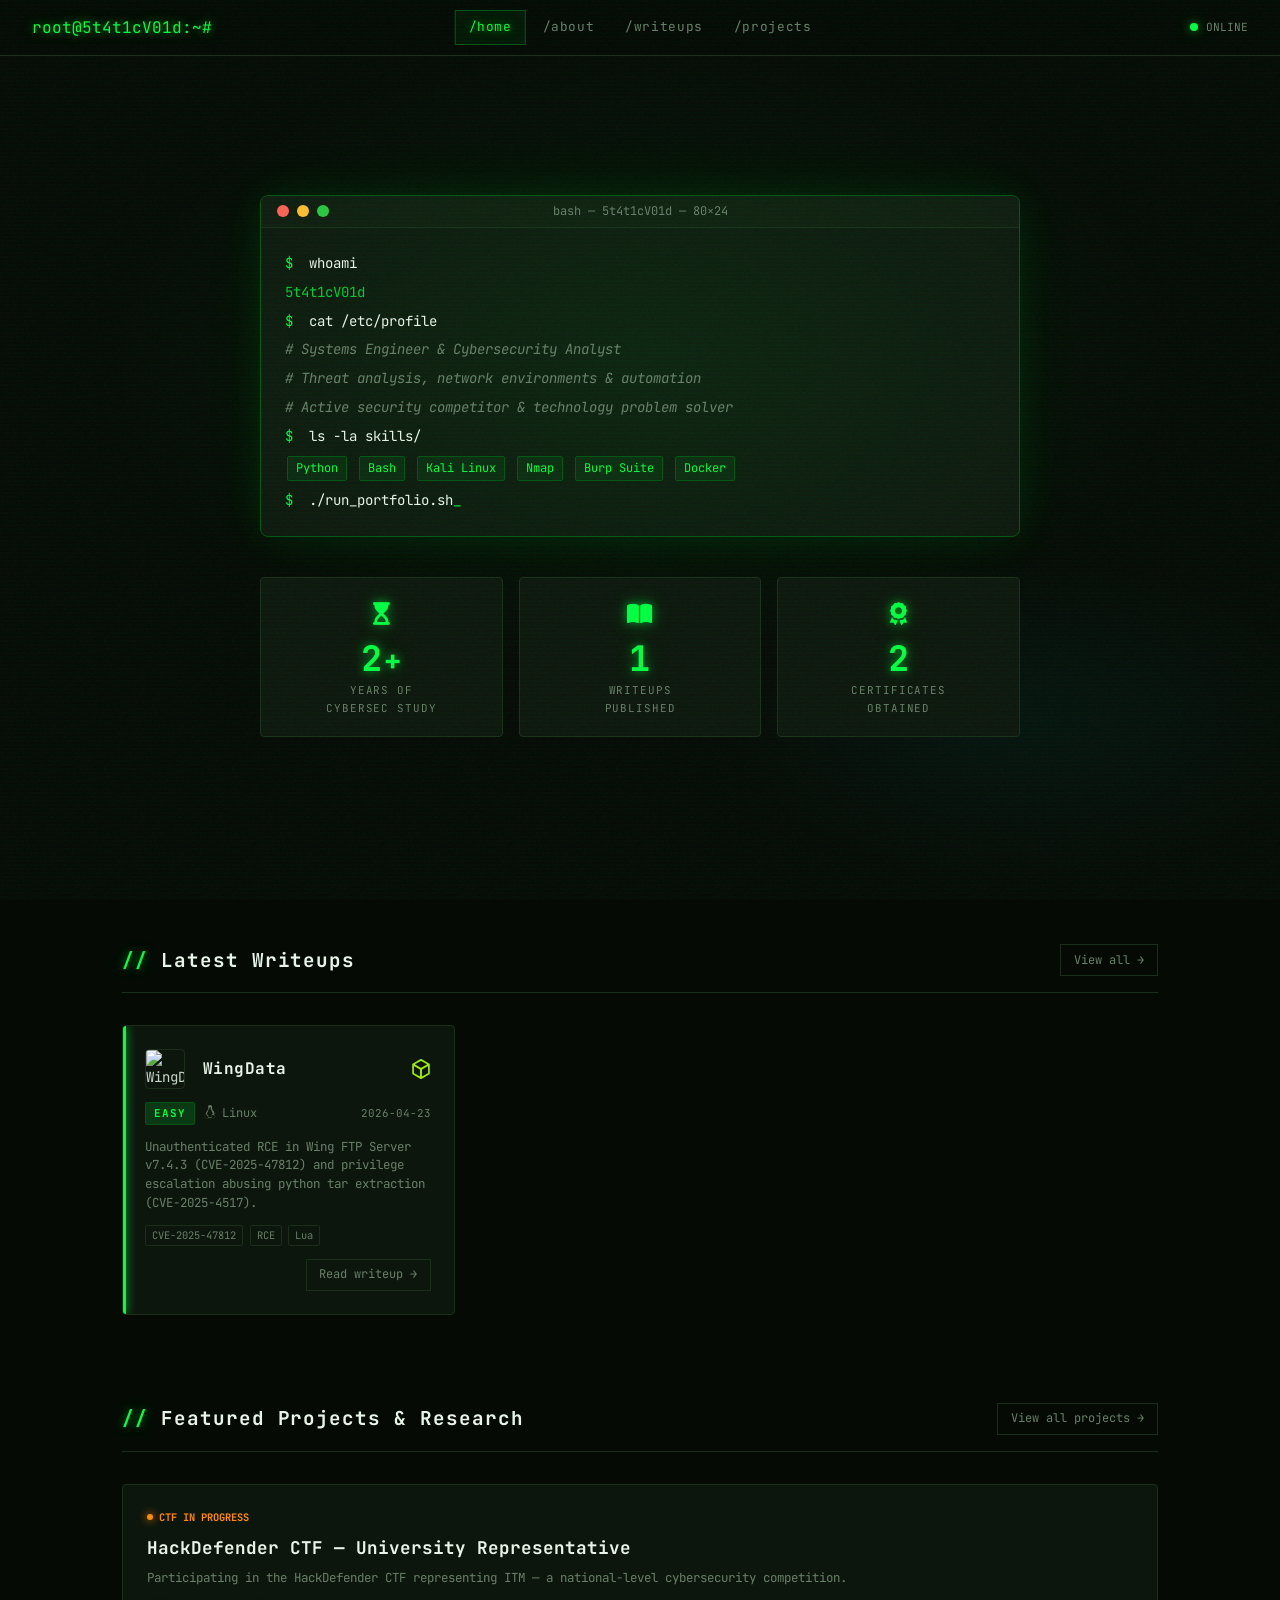
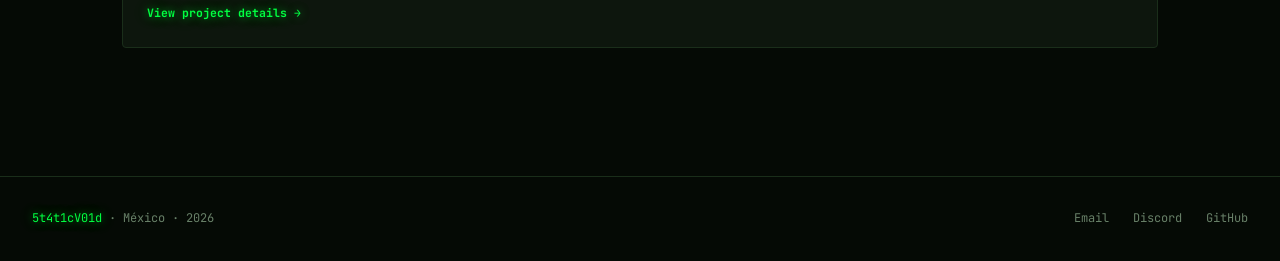
==== commit 3c25cfdb: "feat: update projects, writeups and stats for July 2026" ====
--- a/index.html
+++ b/index.html
@@ -63,7 +63,7 @@
       </div>
       <div class="stat-card glow-card">
         <div class="stat-icon"><i class="fa-solid fa-book-open"></i></div>
-        <div class="stat-num" id="writeups-count" data-count="2">0</div>
+        <div class="stat-num" id="writeups-count" data-count="1">0</div>
         <div class="stat-label">Writeups<br>Published</div>
       </div>
       <div class="stat-card glow-card">
@@ -92,16 +92,15 @@
       <a href="pages/projects.html" class="btn-ghost">View all projects →</a>
     </div>
     <div class="projects-preview-grid">
-      <!-- Spotlight Thesis Card -->
+      <!-- HackDefender CTF -->
       <div class="thesis-preview-card glow-card" onclick="window.location.href='pages/projects.html'"
         style="cursor: pointer;">
         <div class="preview-status in-progress">
           <span class="status-indicator-dot"></span>
-          <span>RESEARCH IN PROGRESS</span>
+          <span>CTF IN PROGRESS</span>
         </div>
-        <h3>Wireless Malicious Traffic ML Classifier</h3>
-        <p>Comparative performance analysis of Random Forest, LightGBM, and CNN models on the AWID3 dataset for
-          low-latency edge deployment.</p>
+        <h3>HackDefender CTF — University Representative</h3>
+        <p>Participating in the HackDefender CTF representing ITM — a national-level cybersecurity competition.</p>
         <span class="view-details-link">View project details →</span>
       </div>
     </div>
--- a/assets/css/style.css
+++ b/assets/css/style.css
@@ -156,7 +156,7 @@
   .navbar {
     height: auto;
     flex-direction: column;
-    padding: 0.8rem 1.5rem;
+    padding: 0.8rem 1rem;
     gap: 0.8rem;
     align-items: flex-start;
   }
@@ -166,14 +166,36 @@
     transform: none;
     width: 100%;
     justify-content: center;
-    flex-wrap: wrap;
-    gap: 0.4rem;
+    flex-wrap: nowrap;
+    gap: 0.25rem;
+  }
+
+  .nav-links a {
+    padding: 0.3rem 0.5rem;
+    font-size: 0.75rem;
   }
 
   .nav-status {
     position: absolute;
     top: 0.9rem;
     right: 1.5rem;
+  }
+
+  /* ── WRITEUP RESPONSIVE ── */
+  .writeup-content {
+    margin: 110px auto 2rem;
+    padding: 0 1.2rem;
+  }
+
+  .writeup-header {
+    flex-direction: column;
+    align-items: flex-start;
+    gap: 1rem;
+  }
+
+  .writeup-dates {
+    margin-left: 0;
+    width: 100%;
   }
 }
 
@@ -530,12 +552,28 @@
 }
 
 .card-platform {
-  font-size: 0.65rem;
-  padding: 2px 6px;
+  font-size: 0.68rem;
+  padding: 2px 8px;
   border-radius: 2px;
   font-weight: 700;
-  letter-spacing: 0.05em;
+  letter-spacing: 0.08em;
+  text-transform: uppercase;
   white-space: nowrap;
+}
+
+.writeup-platform-logo {
+  height: 22px;
+  width: auto;
+  object-fit: contain;
+  display: block;
+}
+
+.card-platform-logo {
+  height: 20px;
+  width: auto;
+  object-fit: contain;
+  display: block;
+  flex-shrink: 0;
 }
 
 .plat-htb {
@@ -906,6 +944,31 @@
 @media (max-width: 700px) {
   .about-grid {
     grid-template-columns: 1fr;
+    gap: 1.8rem;
+  }
+
+  .about-grid>div {
+    display: contents !important;
+  }
+
+  .about-grid>div:first-child>.about-card:nth-child(1) {
+    order: 1;
+  }
+
+  .about-grid>div:last-child>.about-card:nth-child(1) {
+    order: 2;
+  }
+
+  .about-grid>div:first-child>.about-card:nth-child(2) {
+    order: 3;
+  }
+
+  .about-grid>div:last-child>.about-card:nth-child(2) {
+    order: 4;
+  }
+
+  .about-grid>div:last-child>.about-card:nth-child(3) {
+    order: 5;
   }
 }
 
@@ -958,19 +1021,16 @@
 .about-info-row .icon {
   font-size: 0.9rem;
   color: #ffffff;
-  /* Blanco por defecto para todos los iconos */
   display: inline-flex;
   align-items: center;
   justify-content: center;
   width: 18px;
-  /* Ancho fijo para alinear el texto perfectamente */
   text-align: center;
   transition: color 0.2s ease, text-shadow 0.2s ease;
 }
 
 .about-info-row a {
   position: relative;
-  /* Para posicionar el tooltip de copiado */
   text-decoration: none;
   color: var(--text-dim);
   display: inline-flex;
@@ -990,11 +1050,9 @@
   text-shadow: var(--glow-g);
 }
 
-/* Tooltip para feedback de copiado al portapapeles */
 .tooltip-toast {
   position: absolute;
   bottom: 125%;
-  /* Aparece flotando sobre el elemento */
   left: 50%;
   transform: translateX(-50%) translateY(5px);
   background: var(--bg2);
@@ -1574,6 +1632,16 @@
   align-items: center;
 }
 
+.writeup-dates {
+  margin-left: auto;
+  display: flex;
+  gap: 1rem;
+  align-items: center;
+  font-size: 0.68rem;
+  color: var(--text-dim);
+  flex-wrap: wrap;
+}
+
 .machine-avatar-large {
   width: 100px;
   height: 100px;
@@ -1604,7 +1672,7 @@
 }
 
 .writeup-body h3 {
-  color: var(--cyan);
+  color: var(--green);
   font-size: 0.95rem;
   margin: 1.5rem 0 0.5rem;
 }
@@ -1615,12 +1683,31 @@
 
 .writeup-body code {
   background: var(--bg3);
-  border: 1px solid var(--border);
+  border: 1px solid var(--green-mute);
   padding: 0.1em 0.4em;
   border-radius: 2px;
   font-family: var(--font-mono);
   font-size: 0.85em;
-  color: var(--cyan);
+  color: var(--text-bright);
+  white-space: pre-wrap;
+  word-break: break-word;
+  overflow-wrap: break-word;
+}
+
+.writeup-body a {
+  color: var(--orange);
+  text-decoration: none;
+  border-bottom: 1.5px dashed var(--orange);
+  display: inline-block;
+  line-height: 1.1;
+  transition: transform 0.2s ease, text-shadow 0.2s ease, color 0.2s ease, border-color 0.2s ease;
+}
+
+.writeup-body a:hover {
+  transform: scale(1.04);
+  color: var(--green);
+  border-bottom: 1px solid var(--green);
+  text-shadow: var(--glow-g);
 }
 
 .writeup-body pre {
@@ -1691,6 +1778,86 @@
   font-style: italic;
 }
 
+/* ── CALLOUTS DE WRITEUPS (Estilo Obsidian) ── */
+.writeup-body blockquote.callout {
+  border-left: 4px solid var(--callout-color, var(--cyan));
+  background: rgba(0, 255, 255, 0.02);
+  padding: 1rem 1.2rem;
+  margin: 1.5rem 0;
+  border-radius: 4px;
+  font-style: normal;
+  color: var(--text);
+  overflow-x: auto;
+}
+
+.writeup-body blockquote.callout-info,
+.writeup-body blockquote.callout-note,
+.writeup-body blockquote.callout-tip {
+  --callout-color: var(--cyan);
+  background: rgba(0, 255, 255, 0.01);
+}
+
+.writeup-body blockquote.callout-warning,
+.writeup-body blockquote.callout-caution {
+  --callout-color: var(--orange);
+  background: rgba(255, 140, 0, 0.01);
+}
+
+.writeup-body blockquote.callout-important {
+  --callout-color: var(--red);
+  background: rgba(255, 45, 45, 0.01);
+}
+
+.callout-title {
+  color: var(--callout-color);
+  font-weight: 700;
+  text-transform: uppercase;
+  font-size: 0.8rem;
+  letter-spacing: 0.05em;
+  margin-right: 0.5rem;
+}
+
+.writeup-body img {
+  display: block;
+  max-width: 100%;
+  height: auto;
+  margin: 2rem auto;
+  border-radius: 6px;
+  border: 1px solid var(--border);
+  box-shadow: 0 8px 30px rgba(0, 0, 0, 0.5);
+}
+
+/* ── TABLAS DE WRITEUPS RESPONSIVAS ── */
+.writeup-body table {
+  display: block;
+  width: 100%;
+  overflow-x: auto;
+  border-collapse: collapse;
+  margin: 1.5rem 0;
+  border: 1px solid var(--border);
+}
+
+.writeup-body th,
+.writeup-body td {
+  padding: 0.6rem 1rem;
+  border: 1px solid var(--border);
+  text-align: left;
+  font-size: 0.8rem;
+}
+
+.writeup-body th {
+  background: var(--bg3);
+  color: var(--green);
+  font-weight: 700;
+  text-transform: uppercase;
+  font-size: 0.75rem;
+  letter-spacing: 0.05em;
+}
+
+.writeup-body tr:nth-child(even) {
+  background: rgba(0, 255, 65, 0.02);
+}
+
 .back-link {
   display: inline-flex;
   align-items: center;
@@ -1709,4 +1876,44 @@
 /* hidden */
 .hidden {
   display: none !important;
+}
+
+/* ── RESPONSIVE ABOUT PAGE (Móviles) ── */
+@media (max-width: 600px) {
+  .about-card {
+    padding: 1.2rem;
+  }
+
+  .skill-grid {
+    grid-template-columns: 1fr;
+  }
+
+  .cert-item {
+    flex-direction: column;
+    align-items: center;
+    text-align: center;
+    border: 1px solid var(--border);
+    padding: 1.2rem 1rem;
+    border-radius: 4px;
+    background: rgba(0, 255, 65, 0.01);
+    gap: 0.8rem;
+  }
+
+  .cert-status {
+    margin-left: 0;
+    width: 100%;
+    text-align: center;
+  }
+}
+
+/* ── HERO RESPONSIVE (Página de Inicio - Móviles) ── */
+@media (max-width: 768px) {
+  .hero {
+    padding-top: 120px !important;
+    padding-left: 1.2rem !important;
+    padding-right: 1.2rem !important;
+    justify-content: flex-start !important;
+    min-height: auto !important;
+    gap: 1.5rem !important;
+  }
 }
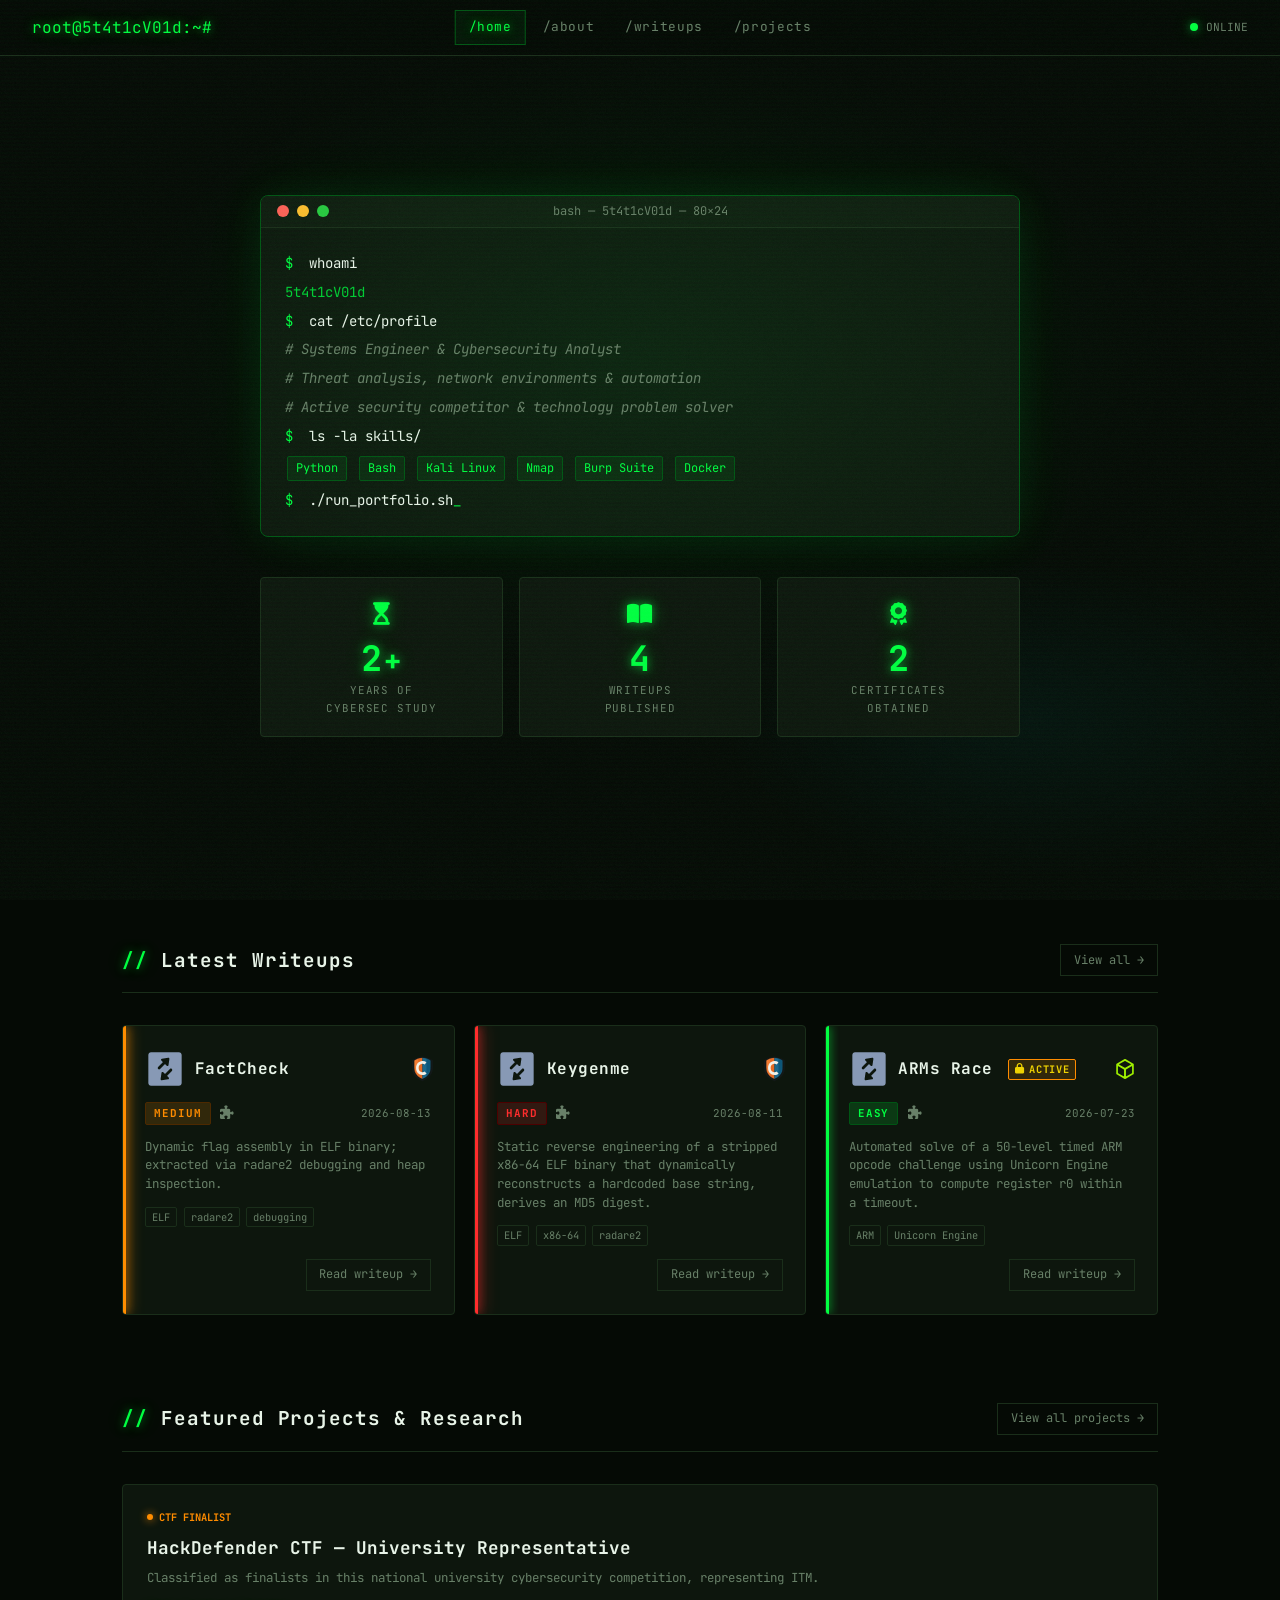
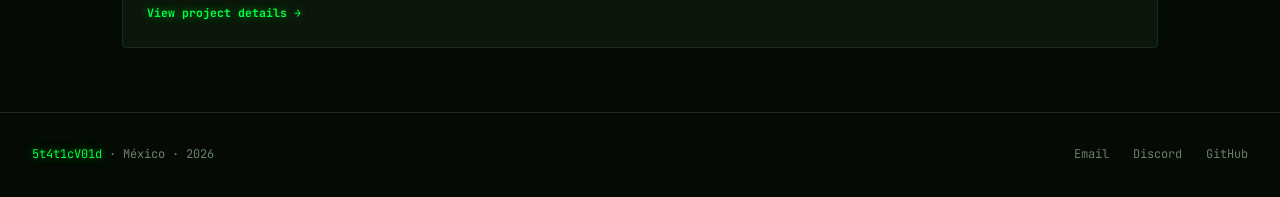
==== commit 3bd61644: "content: update HackDefender CTF to finalist status and refresh CyLab stats - Update HackDefender CT" ====
--- a/index.html
+++ b/index.html
@@ -35,10 +35,14 @@
       <div class="terminal-body">
         <div class="t-line" style="--delay:0.2s"><span class="t-prompt">$</span> <span class="t-cmd">whoami</span></div>
         <div class="t-line" style="--delay:0.6s"><span class="t-output">5t4t1cV01d</span></div>
-        <div class="t-line" style="--delay:1.0s"><span class="t-prompt">$</span> <span class="t-cmd">cat /etc/profile</span></div>
-        <div class="t-line" style="--delay:1.4s"><span class="t-comment"># Systems Engineer & Cybersecurity Analyst</span></div>
-        <div class="t-line" style="--delay:1.8s"><span class="t-comment"># Threat analysis, network environments & automation</span></div>
-        <div class="t-line" style="--delay:2.2s"><span class="t-comment"># Active security competitor & technology problem solver</span></div>
+        <div class="t-line" style="--delay:1.0s"><span class="t-prompt">$</span> <span class="t-cmd">cat
+            /etc/profile</span></div>
+        <div class="t-line" style="--delay:1.4s"><span class="t-comment"># Systems Engineer & Cybersecurity
+            Analyst</span></div>
+        <div class="t-line" style="--delay:1.8s"><span class="t-comment"># Threat analysis, network environments &
+            automation</span></div>
+        <div class="t-line" style="--delay:2.2s"><span class="t-comment"># Active security competitor & technology
+            problem solver</span></div>
         <div class="t-line" style="--delay:2.6s"><span class="t-prompt">$</span> <span class="t-cmd">ls -la
             skills/</span></div>
         <div class="t-line" style="--delay:3.0s"><span class="t-output skill-tag">Python</span> <span
@@ -95,12 +99,13 @@
       <!-- HackDefender CTF -->
       <div class="thesis-preview-card glow-card" onclick="window.location.href='pages/projects.html'"
         style="cursor: pointer;">
-        <div class="preview-status in-progress">
-          <span class="status-indicator-dot"></span>
-          <span>CTF IN PROGRESS</span>
+        <div class="preview-status in-progress" style="color: var(--orange);">
+          <span class="status-indicator-dot"
+            style="background: var(--orange); box-shadow: 0 0 8px var(--orange);"></span>
+          <span>CTF FINALIST</span>
         </div>
         <h3>HackDefender CTF — University Representative</h3>
-        <p>Participating in the HackDefender CTF representing ITM — a national-level cybersecurity competition.</p>
+        <p>Classified as finalists in this national university cybersecurity competition, representing ITM.</p>
         <span class="view-details-link">View project details →</span>
       </div>
     </div>
--- a/assets/css/style.css
+++ b/assets/css/style.css
@@ -15,7 +15,7 @@
   --cyan-dim: #00cccc;
   --red: #ff2d2d;
   --orange: #ff8c00;
-  --yellow: #ffe600;
+  --yellow: #eed202;
   --text: #c8d8c8;
   --text-dim: #688068;
   --text-bright: #e8f4e8;
@@ -493,6 +493,7 @@
 .writeups-grid {
   display: grid;
   grid-template-columns: repeat(auto-fill, minmax(280px, 1fr));
+  grid-auto-rows: 1fr;
   gap: 1.2rem;
 }
 
@@ -523,6 +524,16 @@
   box-shadow: 0 0 10px var(--diff-color, var(--green));
 }
 
+/* Aumentar el resplandor de las tarjetas HARD (Rojas) */
+.machine-card[style*="--red"]::before {
+  box-shadow: 0 0 18px var(--red), 0 0 10px var(--red);
+}
+
+/* Aumentar el resplandor de las tarjetas MEDIUM (Naranjas) */
+.machine-card[style*="--orange"]::before {
+  box-shadow: 0 0 16px var(--orange), 0 0 10px var(--orange);
+}
+
 .machine-card:hover {
   border-color: var(--diff-color, var(--green-mute));
   transform: translateY(-2px);
@@ -540,7 +551,7 @@
   width: 40px;
   height: 40px;
   border-radius: 4px;
-  border: 1px solid var(--border);
+  border: none;
   flex-shrink: 0;
 }
 
@@ -631,6 +642,34 @@
   --diff-color: var(--red);
 }
 
+/* ── HTB TYPE BADGE ── */
+.type-badge {
+  font-size: 0.68rem;
+  font-weight: 700;
+  padding: 2px 8px;
+  border-radius: 2px;
+  text-transform: uppercase;
+  letter-spacing: 0.08em;
+  display: inline-flex;
+  align-items: center;
+  gap: 0.3rem;
+}
+
+.type-machine {
+  background: transparent;
+  color: var(--text-dim);
+  border: none;
+  font-weight: 400;
+  text-transform: none;
+}
+
+
+.type-challenge {
+  background: rgba(0, 255, 255, 0.1);
+  color: var(--cyan);
+  border: 1px solid rgba(0, 255, 255, 0.2);
+}
+
 .os-badge {
   font-size: 0.75rem;
   color: var(--text-dim);
@@ -642,6 +681,34 @@
 .os-badge i {
   font-size: 0.85rem;
   /* Agrandamos un poco para darle más presencia visual */
+}
+
+/* ── TYPE ICON-ONLY INDICATOR ── */
+.type-icon-only {
+  display: inline-flex;
+  align-items: center;
+  color: var(--text-dim);
+  font-size: 0.85rem;
+}
+
+/* ── COMBINED TYPE · OS BADGE (Option A) ── */
+.type-os-badge {
+  font-size: 0.75rem;
+  color: var(--text-dim);
+  display: inline-flex;
+  align-items: center;
+  gap: 0.35rem;
+}
+
+.type-os-badge i {
+  font-size: 0.82rem;
+}
+
+.type-os-sep {
+  color: var(--border);
+  font-size: 0.8rem;
+  margin: 0 0.1rem;
+  user-select: none;
 }
 
 .card-date {
@@ -826,7 +893,6 @@
   gap: 1rem;
   font-size: 0.75rem;
   color: var(--text-dim);
-  margin-top: 4rem;
 }
 
 .footer-links {
@@ -1290,6 +1356,11 @@
   --border-hover: rgba(255, 45, 45, 0.4);
 }
 
+.platform-card.cylab {
+  --btn-color: var(--orange);
+  --border-hover: rgba(255, 140, 0, 0.4);
+}
+
 .platform-card.dockerlabs {
   --btn-color: var(--cyan);
   --border-hover: rgba(0, 255, 255, 0.4);
@@ -1328,6 +1399,10 @@
 
 .platform-avatar.red {
   box-shadow: 0 0 8px rgba(255, 45, 45, 0.6), 0 0 15px rgba(255, 45, 45, 0.3);
+}
+
+.platform-avatar.orange {
+  box-shadow: 0 0 8px rgba(255, 140, 0, 0.6), 0 0 15px rgba(255, 140, 0, 0.3);
 }
 
 .platform-avatar.cyan {
@@ -1830,10 +1905,11 @@
 /* ── TABLAS DE WRITEUPS RESPONSIVAS ── */
 .writeup-body table {
   display: block;
-  width: 100%;
+  width: max-content;
+  max-width: 100%;
   overflow-x: auto;
   border-collapse: collapse;
-  margin: 1.5rem 0;
+  margin: 1.5rem auto;
   border: 1px solid var(--border);
 }
 
@@ -1916,4 +1992,322 @@
     min-height: auto !important;
     gap: 1.5rem !important;
   }
+}
+
+/* ================================================
+   LOCKED WRITEUP — UNLOCK SCREEN
+   ================================================ */
+
+/* Lock badge on vault cards */
+.lock-badge {
+  display: inline-flex;
+  align-items: center;
+  gap: 0.3rem;
+  font-size: 0.65rem;
+  color: var(--yellow);
+  border: 1px solid var(--orange);
+  background: rgba(255, 140, 0, 0.15);
+  padding: 1px 6px;
+  border-radius: 2px;
+  text-transform: uppercase;
+  letter-spacing: 0.06em;
+  margin-left: 0.3rem;
+  vertical-align: middle;
+}
+
+/* Unlock terminal container */
+.unlock-terminal {
+  max-width: 780px;
+  margin: 2.5rem auto;
+  border: 1px solid var(--green-mute);
+  border-radius: 4px;
+  background: var(--surface);
+  box-shadow: 0 0 30px rgba(0, 255, 65, 0.06), inset 0 0 60px rgba(0, 0, 0, 0.4);
+  overflow: hidden;
+}
+
+/* Terminal top bar */
+.unlock-bar {
+  background: var(--bg3);
+  border-bottom: 1px solid var(--green-mute);
+  padding: 0.55rem 1rem;
+  display: flex;
+  align-items: center;
+  gap: 0.6rem;
+  font-size: 0.72rem;
+  color: var(--text-dim);
+}
+
+.unlock-bar-dots {
+  display: flex;
+  gap: 5px;
+}
+
+.unlock-bar-dots span {
+  width: 10px;
+  height: 10px;
+  border-radius: 50%;
+}
+
+.unlock-bar-dots .d-red {
+  background: #ff5f57;
+}
+
+.unlock-bar-dots .d-yellow {
+  background: #ffbd2e;
+}
+
+.unlock-bar-dots .d-green {
+  background: #28c840;
+}
+
+/* Terminal body */
+.unlock-body {
+  padding: .2rem 3rem 1.5rem;
+}
+
+/* Lock icon header */
+.unlock-icon-row {
+  display: flex;
+  flex-direction: column;
+  align-items: center;
+  text-align: center;
+  gap: 0.5rem;
+  margin-bottom: 1.2rem;
+}
+
+.unlock-lock-icon {
+  font-size: 2rem;
+  color: var(--yellow);
+  animation: lockPulse 2.5s ease-in-out infinite;
+}
+
+@keyframes lockPulse {
+
+  0%,
+  100% {
+    text-shadow: none;
+  }
+
+  50% {
+    text-shadow: 0 0 12px var(--orange);
+  }
+}
+
+.unlock-title {
+  font-size: 1.5rem;
+  font-weight: 700;
+  color: var(--text-bright);
+  letter-spacing: 0.06em;
+  text-align: center;
+}
+
+.unlock-subtitle {
+  font-size: 0.8rem;
+  color: var(--text-dim);
+  margin-top: 0.2rem;
+  text-align: center;
+}
+
+/* Prompt line */
+.unlock-prompt-line {
+  font-size: 0.78rem;
+  color: var(--text-dim);
+  margin-bottom: 1.2rem;
+  padding: 0.5rem 0.8rem;
+  background: var(--bg);
+  border-left: 2px solid var(--green-mute);
+}
+
+.unlock-prompt-line .t-prompt {
+  color: var(--green);
+  margin-right: 0.4rem;
+}
+
+.unlock-prompt-line .t-cmd {
+  color: var(--text);
+}
+
+/* Input row */
+.unlock-input-group {
+  display: flex;
+  gap: 0.3rem;
+  align-items: stretch;
+  margin-bottom: .6rem;
+}
+
+.unlock-input {
+  flex: 1;
+  background: var(--bg);
+  border: 1px solid var(--border);
+  color: var(--green);
+  font-family: var(--font-mono);
+  font-size: 0.85rem;
+  padding: 0.6rem 0.9rem;
+  border-radius: 3px;
+  outline: none;
+  transition: border-color 0.2s, box-shadow 0.2s;
+  caret-color: var(--green);
+}
+
+.unlock-input::placeholder {
+  color: var(--text-dim);
+}
+
+.unlock-input:focus {
+  border-color: var(--green-mute);
+  box-shadow: 0 0 0 2px rgba(0, 255, 65, 0.1);
+}
+
+.unlock-btn {
+  background: rgba(0, 255, 65, 0.1);
+  border: 1px solid var(--green);
+  color: var(--green);
+  font-family: var(--font-mono);
+  font-size: 0.8rem;
+  font-weight: 700;
+  padding: 0.6rem 1.2rem;
+  cursor: pointer;
+  border-radius: 3px;
+  letter-spacing: 0.05em;
+  transition: all 0.2s;
+  white-space: nowrap;
+}
+
+.unlock-btn:hover {
+  background: rgba(0, 255, 65, 0.18);
+  box-shadow: 0 0 12px rgba(0, 255, 65, 0.2);
+}
+
+.unlock-btn:disabled {
+  opacity: 0.4;
+  cursor: not-allowed;
+}
+
+/* Error message */
+.unlock-error {
+  font-size: 0.75rem;
+  color: var(--red);
+  padding: 0.4rem 0;
+  min-height: 1.4rem;
+  transition: opacity 0.3s;
+  opacity: 0;
+}
+
+.unlock-error.visible {
+  opacity: 1;
+}
+
+/* Hint */
+.unlock-hint {
+  margin-top: 1.2rem;
+  font-size: 0.7rem;
+  color: var(--text-dim);
+  border-top: 1px solid var(--border);
+  padding-top: 1rem;
+  line-height: 1.6;
+}
+
+/* Shake animation on wrong flag */
+@keyframes shake {
+
+  0%,
+  100% {
+    transform: translateX(0);
+  }
+
+  15% {
+    transform: translateX(-6px);
+  }
+
+  30% {
+    transform: translateX(6px);
+  }
+
+  45% {
+    transform: translateX(-5px);
+  }
+
+  60% {
+    transform: translateX(5px);
+  }
+
+  75% {
+    transform: translateX(-3px);
+  }
+
+  90% {
+    transform: translateX(3px);
+  }
+}
+
+.unlock-terminal.shake {
+  animation: shake 0.5s ease;
+  border-color: var(--red);
+  box-shadow: 0 0 20px rgba(255, 45, 45, 0.25);
+}
+
+/* Unlock success fade-in */
+@keyframes fadeInUp {
+  from {
+    opacity: 0;
+    transform: translateY(12px);
+  }
+
+  to {
+    opacity: 1;
+    transform: translateY(0);
+  }
+}
+
+.writeup-unlocked {
+  animation: fadeInUp 0.5s ease forwards;
+}
+
+/* ── UNLOCK TERMINAL — RESPONSIVE (móvil) ── */
+@media (max-width: 600px) {
+  .unlock-terminal {
+    margin: 1.5rem 0.5rem;
+    border-radius: 3px;
+  }
+
+  .unlock-body {
+    padding: 0.8rem 1.2rem 1.4rem;
+  }
+
+  .unlock-title {
+    font-size: 1.05rem;
+  }
+
+  .unlock-subtitle {
+    font-size: 0.72rem;
+  }
+
+  /* Input + botón se apilan verticalmente */
+  .unlock-input-group {
+    flex-direction: column;
+    gap: 0.5rem;
+  }
+
+  .unlock-btn {
+    width: 100%;
+    padding: 0.65rem 1rem;
+    text-align: center;
+  }
+
+  .unlock-prompt-line {
+    font-size: 0.72rem;
+    word-break: break-all;
+  }
+
+  /* Forzar que las etiquetas del filtro ocupen toda la línea en móviles */
+  .filter-label {
+    width: 100%;
+    margin-bottom: 0.3rem;
+  }
+}
+
+/* Ajuste específico para el logo de CyLab que es más angosto */
+img[src*="CyLab-Logo"] {
+  transform: scale(1.35);
 }
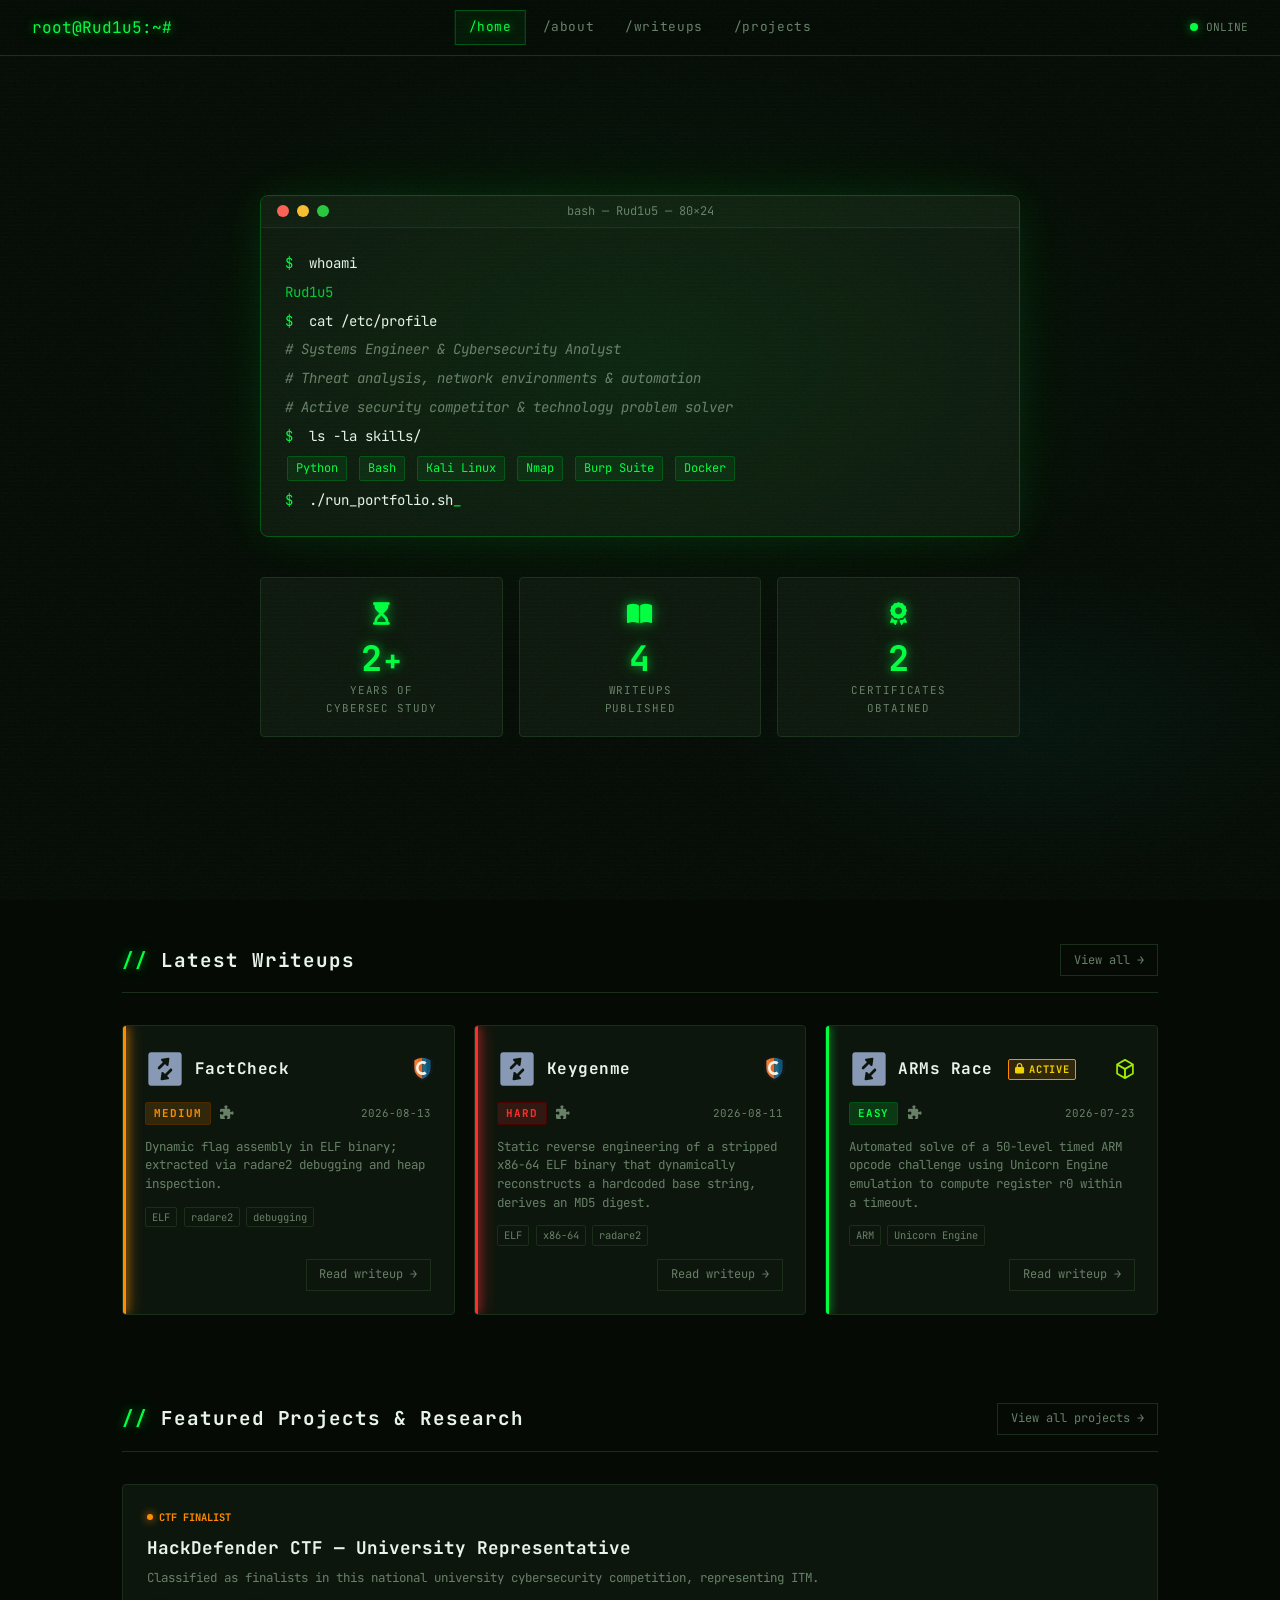
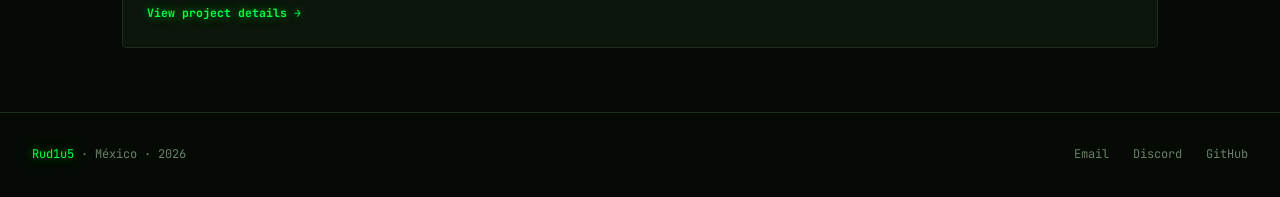
==== commit 2b2845c4: "chore: migrate identity from 5t4t1cV01d to Rud1u5 - Mass update text, links, and code to reflect new" ====
--- a/index.html
+++ b/index.html
@@ -4,7 +4,7 @@
 <head>
   <meta charset="UTF-8" />
   <meta name="viewport" content="width=device-width, initial-scale=1.0" />
-  <title>5t4t1cV01d // HTB Portfolio</title>
+  <title>Rud1u5 // HTB Portfolio</title>
   <link rel="icon" type="image/png" href="assets/icon/favicon.png">
   <link rel="preconnect" href="https://fonts.googleapis.com">
   <link rel="preconnect" href="https://fonts.gstatic.com" crossorigin>
@@ -30,11 +30,11 @@
         <span class="t-btn red"></span>
         <span class="t-btn yellow"></span>
         <span class="t-btn green"></span>
-        <span class="t-title">bash — 5t4t1cV01d — 80×24</span>
+        <span class="t-title">bash — Rud1u5 — 80×24</span>
       </div>
       <div class="terminal-body">
         <div class="t-line" style="--delay:0.2s"><span class="t-prompt">$</span> <span class="t-cmd">whoami</span></div>
-        <div class="t-line" style="--delay:0.6s"><span class="t-output">5t4t1cV01d</span></div>
+        <div class="t-line" style="--delay:0.6s"><span class="t-output">Rud1u5</span></div>
         <div class="t-line" style="--delay:1.0s"><span class="t-prompt">$</span> <span class="t-cmd">cat
             /etc/profile</span></div>
         <div class="t-line" style="--delay:1.4s"><span class="t-comment"># Systems Engineer & Cybersecurity
--- a/assets/css/style.css
+++ b/assets/css/style.css
@@ -1,5 +1,5 @@
 /* ================================================
-   5t4t1cV01d Portfolio — Cyberpunk Hacker Theme
+   Rud1u5 Portfolio — Cyberpunk Hacker Theme
    ================================================ */
 
 :root {
